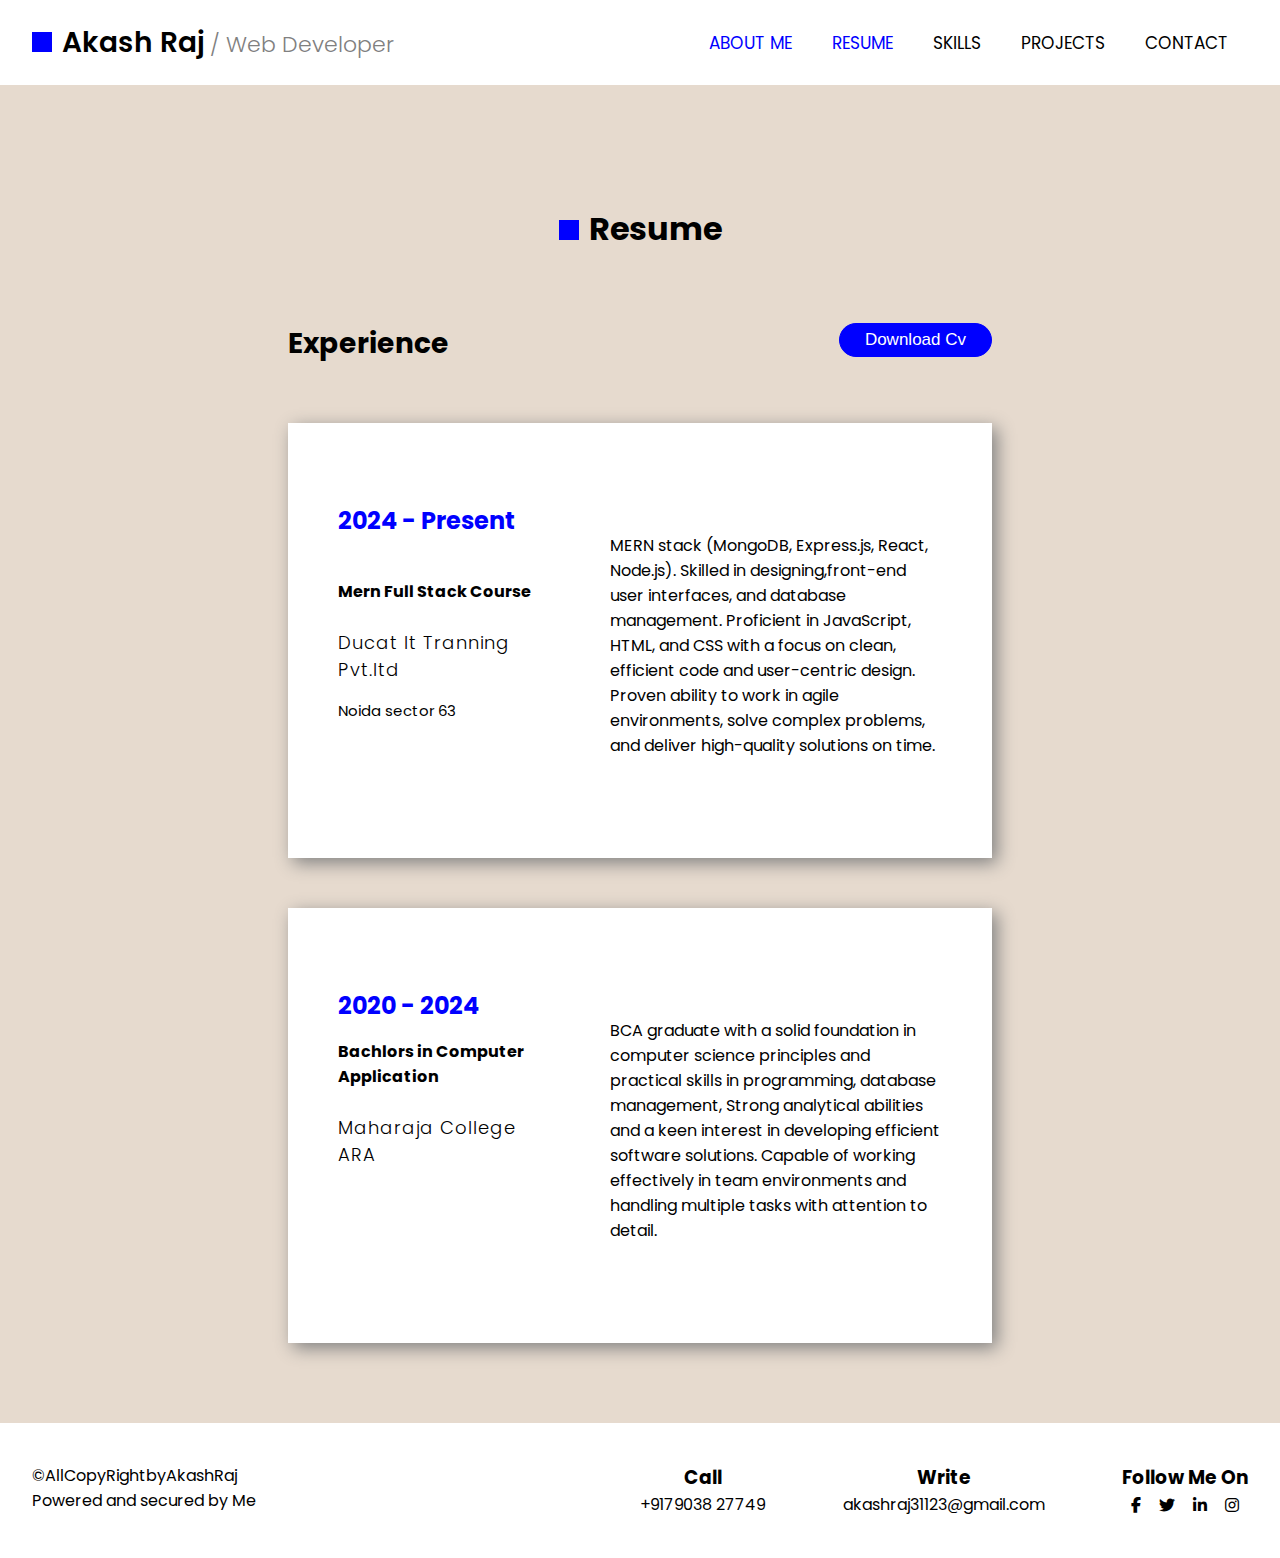
==== Personal_Portfolio/Resume.html @ 5fe27c82 "first commit" ====
<!DOCTYPE html>
<html lang="en">
<head>
    <meta charset="UTF-8">
    <meta name="viewport" content="width=device-width, initial-scale=1.0">
    <title>Resume Page</title>

    
    <link rel="stylesheet" href="./Style.css">
    <link rel="stylesheet" href="./Project.css">
    <link rel="stylesheet" href="./Resume.css">

    <link rel="preconnect" href="https://fonts.googleapis.com">
    <link rel="preconnect" href="https://fonts.gstatic.com" crossorigin>
    <link
        href="https://fonts.googleapis.com/css2?family=Poppins:ital,wght@0,100;0,200;0,300;0,400;0,500;0,600;0,700;0,800;0,900;1,100;1,200;1,300;1,400;1,500;1,600;1,700;1,800;1,900&display=swap"
        rel="stylesheet">

    <link rel="stylesheet" href="https://cdnjs.cloudflare.com/ajax/libs/font-awesome/6.6.0/css/all.min.css">


</head>
<body>
    
    <div class="uni header-main-div">
        <div class="center">
            <header class="uni">
                <div class="left-side-header">
                    <a href="../index.html"><h2><span></span>Akash Raj<span>/ Web Developer</span></h2></a>
                </div>

                <div class="right-side-header">
                    <ul>
                        <li><a href="../index.html">About Me</a></li>
                        <li><a href="./Resume.html" style="color: blue;">Resume</a></li>
                        <li><a href="./Skills.html">Skills</a></li>
                        <li><a href="./Projects.html">Projects</a></li>
                        <li><a href="./Contact.html">Contact</a></li>
                    </ul>

                    
                    <div class="cross-icon">
                        <i class="fa-solid fa-x"></i>
                    </div>

                </div>

                
                <div class="menu-icon">
                    <p><i class="fa-solid fa-bars"></i></p>
                </div>
            </header>
        </div>
    </div>

<!-- main content starts from here  -->

<main class="uni smoke-animation">
    <div class="uni">
        <div class="project-center">
            <div class="resume uni">
                <h1><span></span>Resume</h1>
                <div class="uni">
                    <h2>Experience</h2>
                    <button>Download Cv</button>
                </div>
            </div>

            <div class="allworks uni">
                <div class="work-first uni">
                    <div class="work-year">
                        <h2>2024 - Present</h2><br>
                        <b>Mern Full Stack Course</b><br><br>
                        <h3>Ducat It Tranning Pvt.ltd</h3>
                        <p>Noida sector 63</p>
                    </div>

                    <div class="work-summary">
                        <p>
                            MERN stack (MongoDB, Express.js, React, Node.js). Skilled in designing,front-end user interfaces, and database management. Proficient in JavaScript, HTML, and CSS with a focus on clean, efficient code and user-centric design. Proven ability to work in agile environments, solve complex problems, and deliver high-quality solutions on time.
                        </p>

                        
                    </div>
                </div>


                <div class="work-first uni">
                    <div class="work-year">
                        <h2>2020 - 2024</h2>
                        <b>Bachlors in Computer Application</b><br><br>
                        <h3>Maharaja College ARA<h3>
                        
                    </div>

                    <div class="work-summary">
                        

                        <p>
                            BCA graduate with a solid foundation in computer science principles and practical skills in programming, 
                            database management, Strong analytical
                             abilities and a keen interest in developing efficient software solutions. Capable of
                             working effectively in team environments and handling multiple tasks with attention to detail.
                        </p>
                    </div>
                </div>

                
            </div>
        </div>
    </div>
</main>



<!-- footer starts from here  -->

    <div class="uni footer-bg">
        <div class="center">
        <footer class="uni">
            <div class="left-side-footer">
                <p>
                    ©AllCopyRightbyAkashRaj</p>
                <p>Powered and secured by Me</p>
            </div>
    
            <div class="right-side-footer">
                <ul>
                    <li>
                        <h3>Call</h3>                    
                        <p>+9179038 27749</p>
                    </li>
                    <li>
                        <h3>Write</h3>
                        <p>akashraj31123@gmail.com</p>
                    </li>
                    <li>
                        <h3>Follow Me On</h3>
                        <p>
                            <i class="fa-brands fa-facebook-f"></i>
                                <i class="fa-brands fa-twitter"></i>
                                <i class="fa-brands fa-linkedin-in"></i>
                                <i class="fa-brands fa-instagram"></i>
                        </p>
                    </li>
                </ul>
            </div>
        </footer>
        </div>
        </div>


        <script src="./Script.js"></script>
</body>
</html>
---- Personal_Portfolio/Style.css ----
*{
    padding: 0;
    margin: 0;
    box-sizing: border-box;
}

a{
    text-decoration: none;
}

.smoke-animation{
    animation:smoke 3s ease 1;
}

@keyframes smoke {
    0%{
        opacity: 0;
    }

    100%{
        opacity: 1;
    }
}

body{
    font-family: "Poppins", sans-serif;
    transition: ease 1s;
}

.uni{
    width: 100%;
}

.center{
    width: 95%;
    margin: auto;
}

header{
    display: flex;
    justify-content: space-between;
    
    height: 85px;
    align-items: center;
    
}

.header-main-div{
    position: sticky;
    z-index: 10;
    background-color: white;
    top: 0;
}

header .right-side-header ul{
    display: flex;
    list-style: none;
}

header .right-side-header ul li a{
    color: black;
    padding: 10px 20px;
    text-decoration: none;
    display: block;
    font-size: 17px;
    text-transform: uppercase;
}

.cross-icon{
    display: none;
}

header .right-side-header ul li a:active{
    color: blue;
}

.right-side-header ul li:nth-child(1) a{
    color: blue;
}

.left-side-headerm h2{
    display: flex;
}

header .left-side-header h2 span:nth-child(1){
    width: 20px;
    height: 20px;
    display: inline-block;
    background-color: blue;
    margin-right: 10px;
}

.left-side-header a{
    text-decoration: none;
    color: black;
}

.left-side-header h2{
    font-size: 28px;
    font-weight: 600;
}

header .left-side-header h2 span:nth-child(2){
    font-weight: 300;
    font-size: 22px;
    color: gray;
    padding-left: 5px;
}


/* menu icon css */

    .menu-icon{
        display: none;
        font-size: 20px;
    }
/* menu icon css ends here  */



/* main div style starts from here */

.main{
    width: 100%;
    height: 800px;
    display: flex;
    flex-wrap: wrap;
}

.main .left-side-main{
    width: 40%;
    background-color:rgb(230,218,206);
    height: 100%;
    /* background-attachment: fixed; */
    display: inline-block;
    position: relative;

}

.main .right-side-main{
    width: 60%;
    height: 100%;
    align-content: center;
}

.main .left-side-main .profile{
    width: 360px;
    /* right: -90px; */
    text-align: center;
    position: absolute;
    top: 200px;
    right: -90px;
    background-color: beige;
    color: black;
    /* color: white; */
    padding-top: 30px;
    box-shadow: 6px 6px 14px gray;
}

.profile h2{
    margin-top: 25px;
    font-size: 28px;
}

.profile img{
    border-radius: 50%;
    width: 200px;
    height: 200px;
}

.profile hr{
    width: 100px;
    height: 2px;
    color: white;
    margin: auto;
    margin-top: 15px;
    margin-bottom: 20px;
}

.profile ul{
    width: 100%;
    background-color: white;
    margin-top: 16px;
}


.profile p{
    letter-spacing: 2px;
    font-size: 22px;
    text-transform: uppercase;
}

.profile ul li{
    list-style: none;
    display: inline-block;
    padding: 13px 8px;
}

.profile ul li a{
    /* color: white; */
    font-size: 22px;
    color: black;
}

.right-side-main .right-side-main-contant{
    padding-left: 140px;
    padding-right: 200px;
}

.right-side-main-contant h1{
    font-size: 96px;
    padding-top: 150px;
}

.right-side-main-contant h2{
    font-size: 28px;
    margin-bottom: 25px;
    font-weight: 300;
}

.right-side-main-contant ul li{
    list-style: none;
    margin-bottom: 50px;
    margin-top: 40px;
}

.right-side-main-contant ul li button{
    padding: 8px 25px;
    font-size: 16px;
    text-transform: uppercase;
    border-radius: 20px;
    border: none;
    background-color: white;
    border: 1px solid black;
    transition: all 0.5s;

}

.right-side-main-contant ul li button:nth-child(1) a{
    color: white;
}


.right-side-main-contant ul li button:nth-child(2) a{
    color: black;
}

.right-side-main-contant ul li button:nth-child(1){
    background-color: rgb(47, 47, 212);
    color: white;
    padding: 10px 26px;
    margin-right: 10px;
    border: none;
    border: 1px solid rgb(47, 47, 212);

}

.right-side-main-contant ul li button:nth-child(1):hover{
    background-color: white;
    /* padding: 8px 24px; */
    color: black;
    outline: none;
    transition: all 0.5s;
    border: 1px solid black;
}

.right-side-main-contant ul li button:nth-child(1):hover a{
    color: black;
}


.right-side-main-contant ul li button:nth-child(2):hover a{
    color: white;
}

.right-side-main-contant ul li button:nth-child(2):hover{
    background-color: blue;
    /* padding: px 25px; */
    color: white;
    transition: all 0.5s;
    border: 1px solid black;
}

/* Footer style starts from here */

footer{
    display: flex;
    flex-wrap: wrap;
    justify-content: space-between;
    margin-top: 40px;
    margin-bottom: 40px;
}

footer .left-side-footer{
    width: 50%;
}

footer .right-side-footer
{
    width: 50%;
}

.right-side-footer ul{
    display: flex;
    flex-wrap: wrap;
    gap: 20px;
    list-style: none;
    justify-content: space-between;
}

.right-side-footer ul li{
    text-align: center;
}

.right-side-footer ul li p i{
    padding: 5px 7px;
}

img{
    max-width: 100%;
}

/* /menu animation class style  */

.newanimation{
    transition: all 1s;
    animation: menuanim 1s ease 1;
}

@keyframes menuanim {
    0%{
        /* height: 0; */
        opacity: 0.5;
    }

    100%{
        /* height: 100vh; */
        opacity: 1;
    }
    
}


/* media query starts from here  */

@media only screen and (max-width:650px){
   
    .header-main-div{
        border-bottom: 1px solid gray;
    }


    .main .left-side-main{
        position: static;
        height: auto;
        background-color: white;
        width: 100%;
        display: flex;
        align-items: center;
        justify-content: center;
        
    }

    .main .right-side-main{
        width: 100%;
    }

    .right-side-main .right-side-main-contant{
        max-width: 80%;
        margin: auto;
        text-align: center;
        padding: 20px 0px;
    }

    .right-side-main-contant h1{
        font-size: 56px;
        padding-top: 60px;
    }

    .right-side-main-contant h2{
        font-size: 22px;
    }

    .right-side-main-contant p{
        line-height: 1.3;
    }

    .main{
        height: auto;
    }

    .main .left-side-main .profile{
        position: static;
        max-width: 300px;
        margin-top: 60px;
    }

    .right-side-main-contant ul li button{
        padding: 6px 20px;
        font-size: 15px;
    }

    
.right-side-main-contant ul li button:nth-child(1){
    
    padding: 8px 22px;
    font-size: 15px;
}

.footer-bg{
    background-color: beige;
}

    footer{
        flex-direction: column;
        justify-content: center;
        background-color: beige;
    }

    footer .left-side-footer{
        text-align: center;
        width: 100%;
        padding-block: 30px;
        border-bottom: 1px solid gray;
    }

    footer .right-side-footer{
        width: 100%;
        padding-block: 20px;
    }

    .right-side-footer ul{
        flex-direction: column;
        gap: 30px;
    }
    
}

/* Mobile and tablet header  */

@media screen and (min-width:200px)  and (max-width:950px){
    .menu-icon{
        display: block;
        padding-right: 10px;
    }

    header .right-side-header{
        display: none;
        position: absolute;
    width: 100%;
    padding-block: 70px;
    top: 0;
    left: 0;
    max-width: 100%;
    max-height: 100vh;
    background: white;
    height: 100vh;
    /* display: flex; */
    align-items: center;
    justify-content: center;
    transition: all 1s;
    }


    header .right-side-header ul{
        flex-direction: column;
        text-align: center;
        padding-top: 95px;
    }

    .right-side-header .cross-icon{
        display: none;
        position: absolute;
    top: 30px;
    right: 24px;
    }

    header .left-side-header{
        padding-left: 10px;
    }

    .left-side-header h2{
        font-size: 18px;
    }

    header .left-side-header h2 span:nth-child(2){
        font-size: 15px;
    }

    header .left-side-header h2 span:nth-child(1)
    {
        width: 15px;
        height: 15px;
        margin-right: 5px;
    }

    .right-side-header{
        display: none;
    }
 
}


/* Tablet media query starts from here  */


@media screen and (min-width:651px) and (max-width:950px){


    
    .left-side-header h2{
        font-size: 30px;
    }

    header .left-side-header h2 span:nth-child(2){
        font-size: 20px;
    }

    header .left-side-header h2 span:nth-child(1)
    {
        width: 20px;
        height: 20px;
        margin-right: 5px;
    }



    .main{
        height: 700px;
    }

    .main .left-side-main .profile{
        max-width: 280px;
        right: -39px;
        top: 140px;
    }

    .profile img{
        width: 160px;
        height: 160px;
    }

    .profile h2{
        margin-top: 13px;
        font-size: 22px;
    }

    .profile hr{
        margin-block: 8px;
    }

    .profile p{
        font-size: 18px;
    }

    .profile ul li{
        padding: 6px 10px;
        font-size: 16px;
    }

    .main .right-side-main .right-side-main-contant{
        max-width: 295px;
        padding: 0;
        margin: auto;
    }

    .right-side-main .right-side-main-contant h1{
        font-size: 66px;
    padding-top: 50px;
    }

    .right-side-main-contant h2{
        font-size: 20px;
        margin-bottom: 13px;
    }

    .right-side-main-contant ul li{
        margin-bottom: 16px;
        margin-top: 16px;
    }

    .right-side-main-contant ul li button{
        font-size: 15px;
        padding: 6px 18px;
        /* margin-right: 5px; */
    }

    .right-side-main .right-side-main-contant ul li button:nth-child(1){
        padding: 6px 18px;
        margin-right: 5px;
    }

    
    .right-side-main .right-side-main-contant ul li button:nth-child(2){
        padding: 6px 18px;
        /* margin-right: 5px; */
    }

    .right-side-main-contant p{
        font-size: 15px;
    }

}

@media screen and (min-width:651px) and (max-width:1150px){
    
    footer .left-side-footer{
        display: flex;
        align-items: center;
        flex-direction: column;
        justify-content: center;
        border-right: 1px solid gray;
    }

    footer .right-side-footer ul{
        flex-direction: column;
    justify-content: center;
    align-items: center;
    width: 100%;
    padding-block: 30px;
    }    
}
---- Personal_Portfolio/Project.css ----
main{
background-color: rgb(230, 218, 206);
padding: 120px 0px 80px 0px;
}

.project-center{
    width: 55%;
    margin: auto;
}

.project{
    text-align: center;
    padding: 0px 20px;
    margin-bottom: 50px;
}

.project h2{
    font-size: 38px;
    margin-bottom: 40px;
}

.project h2 span{
    width: 20px;
    display: inline-block;
    margin-right: 10px;
    height: 20px;
    background-color: blue;
}

.project-first{
    display: flex;
    margin-bottom: 70px;
    box-shadow: 6px 6px 14px gray;
    /* box-shadow: ; */
}

.project-summary{
    width: 60%;
    background-color: white;
    padding-top: 50px;
    padding-bottom: 50px;
}

.project-img{
    width: 40%;
}

.project-img img{
    width: 100%;
    height: 100%;
}

.project-summary .project-name{
    border-left: 8px solid blue;   
    padding-left: 36px;
}

.project-name h3{
    font-size: 22px;
    color: blue;
}

.project-name span{
    font-size: 14px;
}

.project-summary p{
    margin-top: 30px;
    line-height: 1.6;
    padding:0px 40px;
}

/* media query starts from here  */

@media only screen and (max-width:650px){
    main{
        padding-block: 40px;
    }

    .project-center{
        width: 84%;
    }

    .project h2{
        font-size: 26px;
        margin-bottom: 20px;
    }

    .project h2 span{
        width: 16px;
        margin-right: 6px;
        height: 16px;
    }

    .project{
        padding: 0;
        margin-bottom: 30px;
    }

    .project p{
        font-size: 15px;
    }

    .project-summary P{
        padding: 0PX 20px;
    }
}


@media screen and (min-width:300px) and (max-width:950px) {

    .project-center{
        width: 70%;
    }
    
    .project-first{
        flex-direction: column-reverse;
        margin-top: 20px;
    }

    .project-first .project-img{
        width: 100%;
    }

    .project-first .project-summary{
        width: 100%;
    }

}

@media screen and (min-width:651px) and (max-width:950px) {
    main{
        padding-top: 80px;
    }
}

@media screen and (min-width:950px) and (max-width:1200px){
    .project-center{
        width: 70%;
    }
}
---- Personal_Portfolio/Resume.css ----
.resume{
    padding-bottom: 50px;
}

.resume h1{
    font-size: 32px;
    text-align: center;
    margin-bottom: 70px;

}

.resume h1 span{
    width: 20px;
    height: 20px;
    background-color: blue;
    display: inline-block;
    margin-right: 10px;
}

.resume h2{
    display: inline-block;
    font-size: 28px;
    float: left;
}

.resume button{
    display: inline-block;
    padding: 6px 25px;
    border: 1px solid blue;
    background-color: blue;
    border-radius: 20px;
    font-size: 17px;
    color: white;
    cursor: pointer;
    /* margin-left: auto; */
    float: right;
    text-align: right;
    transition: all 0.5s;

}

.resume button:hover{
    background-color: white;
    transition: all 0.5s;
    color: blue;
}

.work-first{
    padding:80px 50px;
    margin-top: 50px;
    box-shadow: 5px 5px 17px gray;
    display: flex;
    gap: 50px;
    background-color: white;
}

.work-first .work-year{
    width: 40%;
}

.work-first .work-summary{
    width: 60%;
}

.work-year h2{
    font-size: 24px;
    color: blue;
    margin-bottom: 16px;
}

.work-year h3{
    font-size: 18px;
    font-weight: 300;
    margin-bottom: 16px;
    letter-spacing: 1px;
}

.work-year p{
    margin-bottom: 10px;
    font-size: 15px;
}

.work-summary p{
    margin-bottom: 20px;
}

.work-summary p:nth-child(1){
    margin-top: 30px;
}


/* media query starts from here  */

@media screen and (max-width:650px){
    .resume h1{
        font-size: 26px;
        margin-bottom: 30px;
    }

    .resume h1 span{
        width: 15px;
        height: 15px;
    }

    .resume h2{
        font-size: 20px;
    }

    .resume button{
        padding: 4px 15px;
        font-size: 15px;
    }

    .work-first{
        margin-block: 40px;
        gap: 20px;
        flex-direction: column;
        padding: 30px 20px;
    }

    .work-first .work-year{
        width: 100%;
    }

    .work-first .work-summary{
        width: 100%;
    }

    .work-first .work-summary p{
        margin-top: 10px;
        font-size: 15px;
    }
}


@media screen  and (min-width:651px) and (max-width:950px){
    .work-first{
        
    padding: 20px 40px;
    gap: 0px;
    flex-direction: column;
    }

    .project-center{
        width: 70%;
    }

    .work-first .work-year{
        width: 100%;
    }

    .work-first .work-summary{
        width: 100%;
    }

    main{
        padding-top: 80px;
    }

    .resume h1{
        margin-bottom: 40px;
    }
}
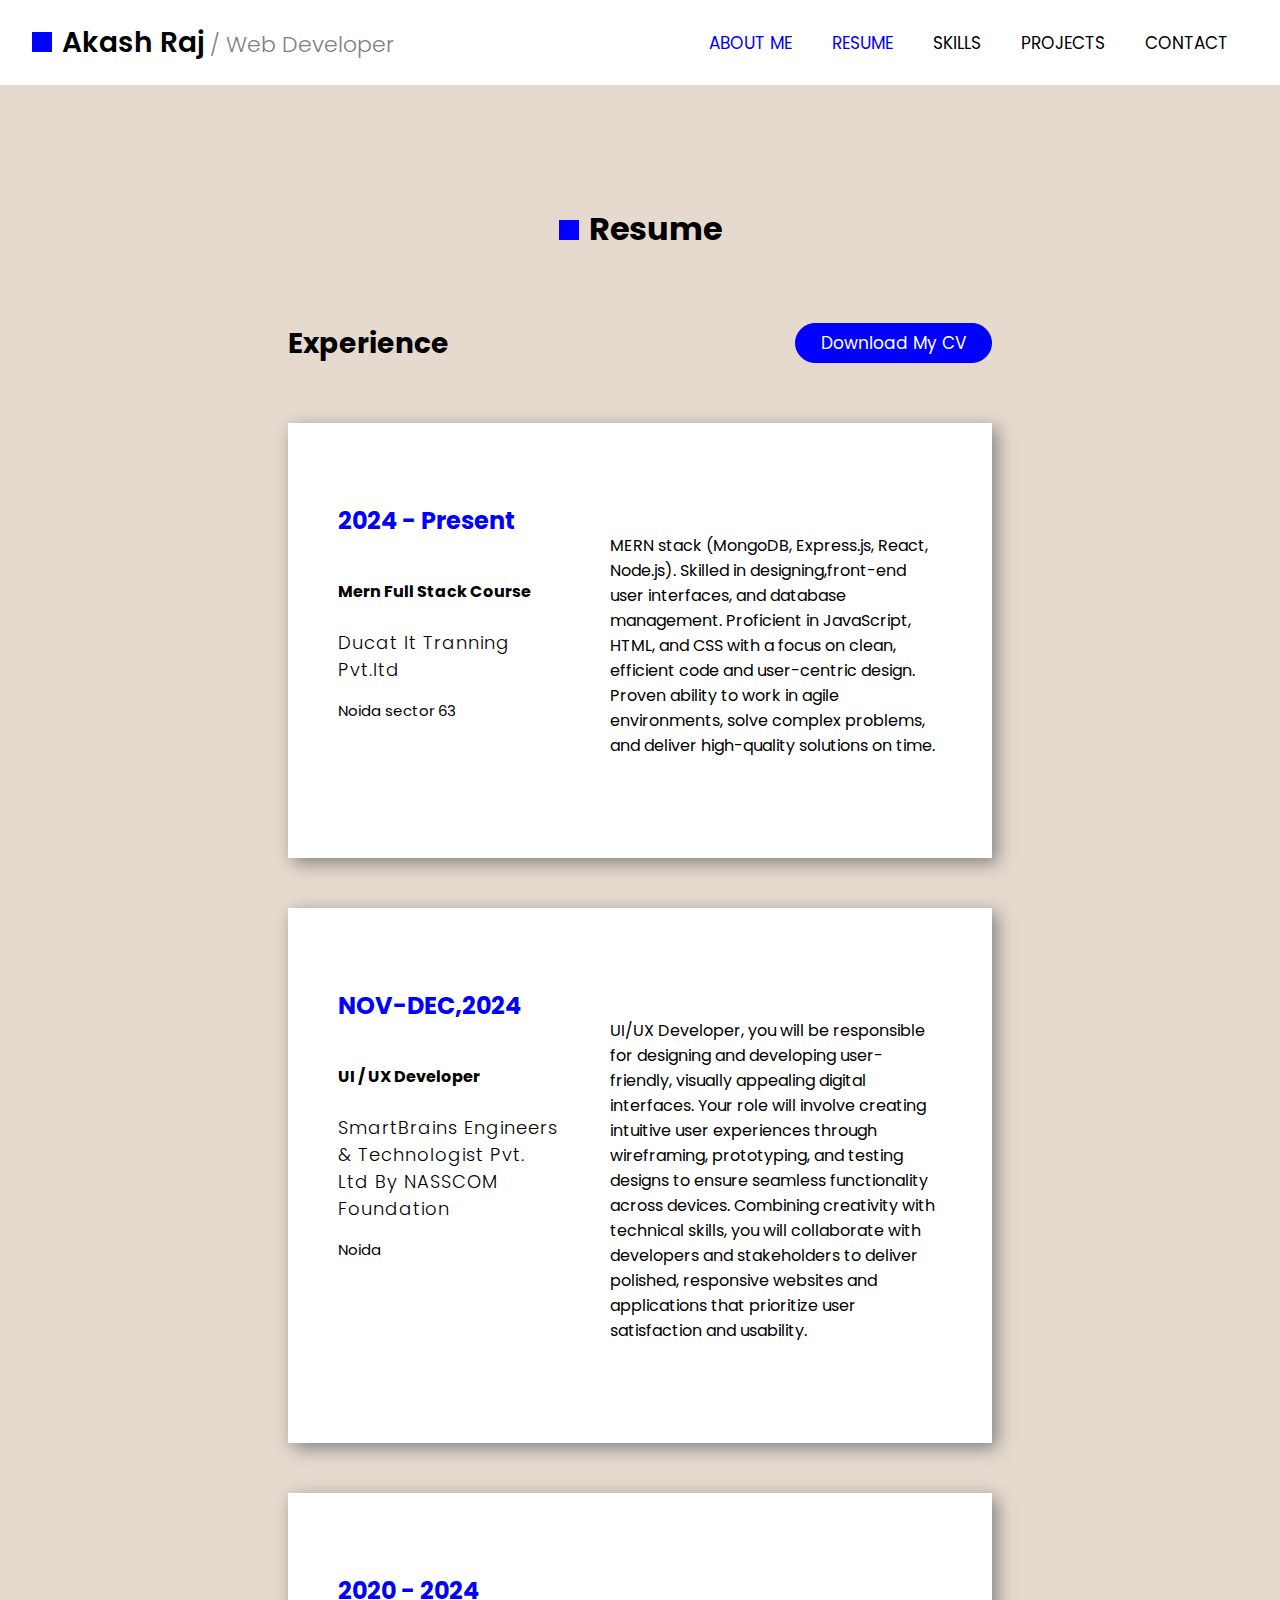
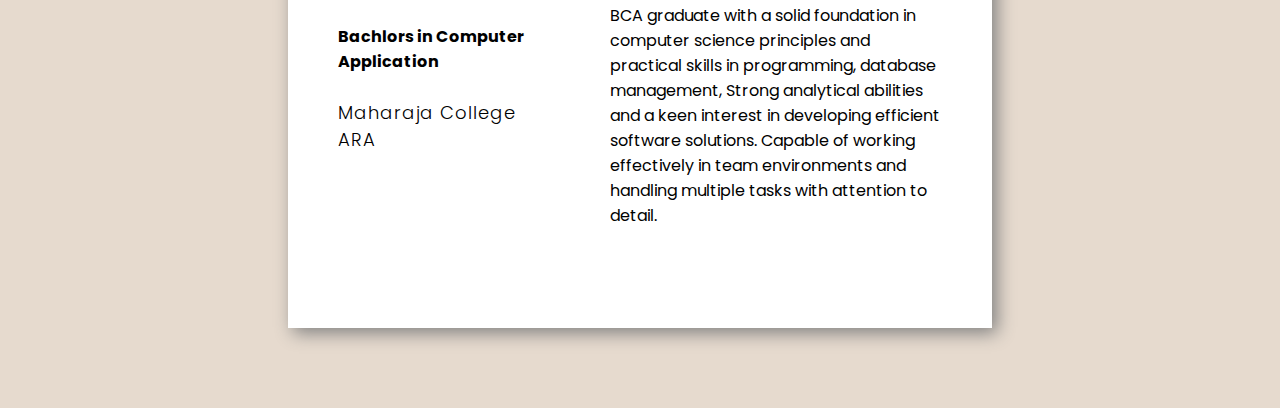
==== commit 25c8e648: "first commit" ====
--- a/Personal_Portfolio/Resume.html
+++ b/Personal_Portfolio/Resume.html
@@ -1,11 +1,12 @@
 <!DOCTYPE html>
 <html lang="en">
+
 <head>
     <meta charset="UTF-8">
     <meta name="viewport" content="width=device-width, initial-scale=1.0">
     <title>Resume Page</title>
 
-    
+
     <link rel="stylesheet" href="./Style.css">
     <link rel="stylesheet" href="./Project.css">
     <link rel="stylesheet" href="./Resume.css">
@@ -20,13 +21,16 @@
 
 
 </head>
+
 <body>
-    
+
     <div class="uni header-main-div">
         <div class="center">
             <header class="uni">
                 <div class="left-side-header">
-                    <a href="../index.html"><h2><span></span>Akash Raj<span>/ Web Developer</span></h2></a>
+                    <a href="../index.html">
+                        <h2><span></span>Akash Raj<span>/ Web Developer</span></h2>
+                    </a>
                 </div>
 
                 <div class="right-side-header">
@@ -38,14 +42,14 @@
                         <li><a href="./Contact.html">Contact</a></li>
                     </ul>
 
-                    
+
                     <div class="cross-icon">
                         <i class="fa-solid fa-x"></i>
                     </div>
 
                 </div>
 
-                
+
                 <div class="menu-icon">
                     <p><i class="fa-solid fa-bars"></i></p>
                 </div>
@@ -53,103 +57,100 @@
         </div>
     </div>
 
-<!-- main content starts from here  -->
 
-<main class="uni smoke-animation">
-    <div class="uni">
-        <div class="project-center">
-            <div class="resume uni">
-                <h1><span></span>Resume</h1>
-                <div class="uni">
-                    <h2>Experience</h2>
-                    <button>Download Cv</button>
-                </div>
-            </div>
 
-            <div class="allworks uni">
-                <div class="work-first uni">
-                    <div class="work-year">
-                        <h2>2024 - Present</h2><br>
-                        <b>Mern Full Stack Course</b><br><br>
-                        <h3>Ducat It Tranning Pvt.ltd</h3>
-                        <p>Noida sector 63</p>
-                    </div>
-
-                    <div class="work-summary">
-                        <p>
-                            MERN stack (MongoDB, Express.js, React, Node.js). Skilled in designing,front-end user interfaces, and database management. Proficient in JavaScript, HTML, and CSS with a focus on clean, efficient code and user-centric design. Proven ability to work in agile environments, solve complex problems, and deliver high-quality solutions on time.
-                        </p>
-
+    <main class="uni smoke-animation">
+        <div class="uni">
+            <div class="project-center">
+                <div class="resume uni">
+                    <h1><span></span>Resume</h1>
+                    <div class="uni">
+                        <h2>Experience</h2>
                         
+                       
+                        <a id="downloadCv" href="https://docs.google.com/document/d/145wIbyZeMej6t2ROfHs7rDvh7taE-L79_N1p51YKH1M/edit?usp=sharing">Download My CV</a>
+                       
                     </div>
                 </div>
 
+                <div class="allworks uni">
+                    <div class="work-first uni">
+                        <div class="work-year">
+                            <h2>2024 - Present</h2><br>
+                            <b>Mern Full Stack Course</b><br><br>
+                            <h3>Ducat It Tranning Pvt.ltd</h3>
+                            <p>Noida sector 63</p>
+                        </div>
 
-                <div class="work-first uni">
-                    <div class="work-year">
-                        <h2>2020 - 2024</h2>
-                        <b>Bachlors in Computer Application</b><br><br>
-                        <h3>Maharaja College ARA<h3>
-                        
+                        <div class="work-summary">
+                            <p>
+                                MERN stack (MongoDB, Express.js, React, Node.js). Skilled in designing,front-end user
+                                interfaces, and database management. Proficient in JavaScript, HTML, and CSS with a
+                                focus on clean, efficient code and user-centric design. Proven ability to work in agile
+                                environments, solve complex problems, and deliver high-quality solutions on time.
+                            </p>
+
+
+                        </div>
+
+
+                    </div>
+                    <div class="work-first uni">
+                        <div class="work-year">
+                            <h2>NOV-DEC,2024</h2><br>
+                            <b>UI / UX Developer</b><br><br>
+                            <h3>SmartBrains Engineers & Technologist Pvt. Ltd By NASSCOM Foundation</h3>
+                            <p>Noida</p>
+                        </div>
+
+                        <div class="work-summary">
+                            <p>
+                                UI/UX Developer, you will be responsible for designing and developing user-friendly, visually appealing digital interfaces. Your role will involve creating intuitive user experiences through wireframing, prototyping, and testing designs to ensure seamless functionality across devices. Combining creativity with technical skills, you will collaborate with developers and stakeholders to deliver polished, responsive websites and applications that prioritize user satisfaction and usability.
+                            </p>
+
+
+                        </div>
                     </div>
 
-                    <div class="work-summary">
-                        
+                    
 
-                        <p>
-                            BCA graduate with a solid foundation in computer science principles and practical skills in programming, 
-                            database management, Strong analytical
-                             abilities and a keen interest in developing efficient software solutions. Capable of
-                             working effectively in team environments and handling multiple tasks with attention to detail.
-                        </p>
+
+                    <div class="work-first uni">
+                        <div class="work-year">
+                            <h2>2020 - 2024</h2>
+                            <b>Bachlors in Computer Application</b><br><br>
+                            <h3>Maharaja College ARA<h3>
+
+                        </div>
+
+                        <div class="work-summary">
+
+
+                            <p>
+                                BCA graduate with a solid foundation in computer science principles and practical skills
+                                in programming,
+                                database management, Strong analytical
+                                abilities and a keen interest in developing efficient software solutions. Capable of
+                                working effectively in team environments and handling multiple tasks with attention to
+                                detail.
+                            </p>
+                        </div>
                     </div>
+
+
                 </div>
-
-                
             </div>
         </div>
-    </div>
-</main>
+    </main>
 
 
 
-<!-- footer starts from here  -->
-
-    <div class="uni footer-bg">
-        <div class="center">
-        <footer class="uni">
-            <div class="left-side-footer">
-                <p>
-                    ©AllCopyRightbyAkashRaj</p>
-                <p>Powered and secured by Me</p>
-            </div>
-    
-            <div class="right-side-footer">
-                <ul>
-                    <li>
-                        <h3>Call</h3>                    
-                        <p>+9179038 27749</p>
-                    </li>
-                    <li>
-                        <h3>Write</h3>
-                        <p>akashraj31123@gmail.com</p>
-                    </li>
-                    <li>
-                        <h3>Follow Me On</h3>
-                        <p>
-                            <i class="fa-brands fa-facebook-f"></i>
-                                <i class="fa-brands fa-twitter"></i>
-                                <i class="fa-brands fa-linkedin-in"></i>
-                                <i class="fa-brands fa-instagram"></i>
-                        </p>
-                    </li>
-                </ul>
-            </div>
-        </footer>
-        </div>
-        </div>
+    </div>
+    </div>
+   
 
 
-        <script src="./Script.js"></script>
+    <script src="./Script.js"></script>
 </body>
+
 </html>--- a/Personal_Portfolio/Resume.css
+++ b/Personal_Portfolio/Resume.css
@@ -23,7 +23,7 @@
     float: left;
 }
 
-.resume button{
+.resume a{
     display: inline-block;
     padding: 6px 25px;
     border: 1px solid blue;
